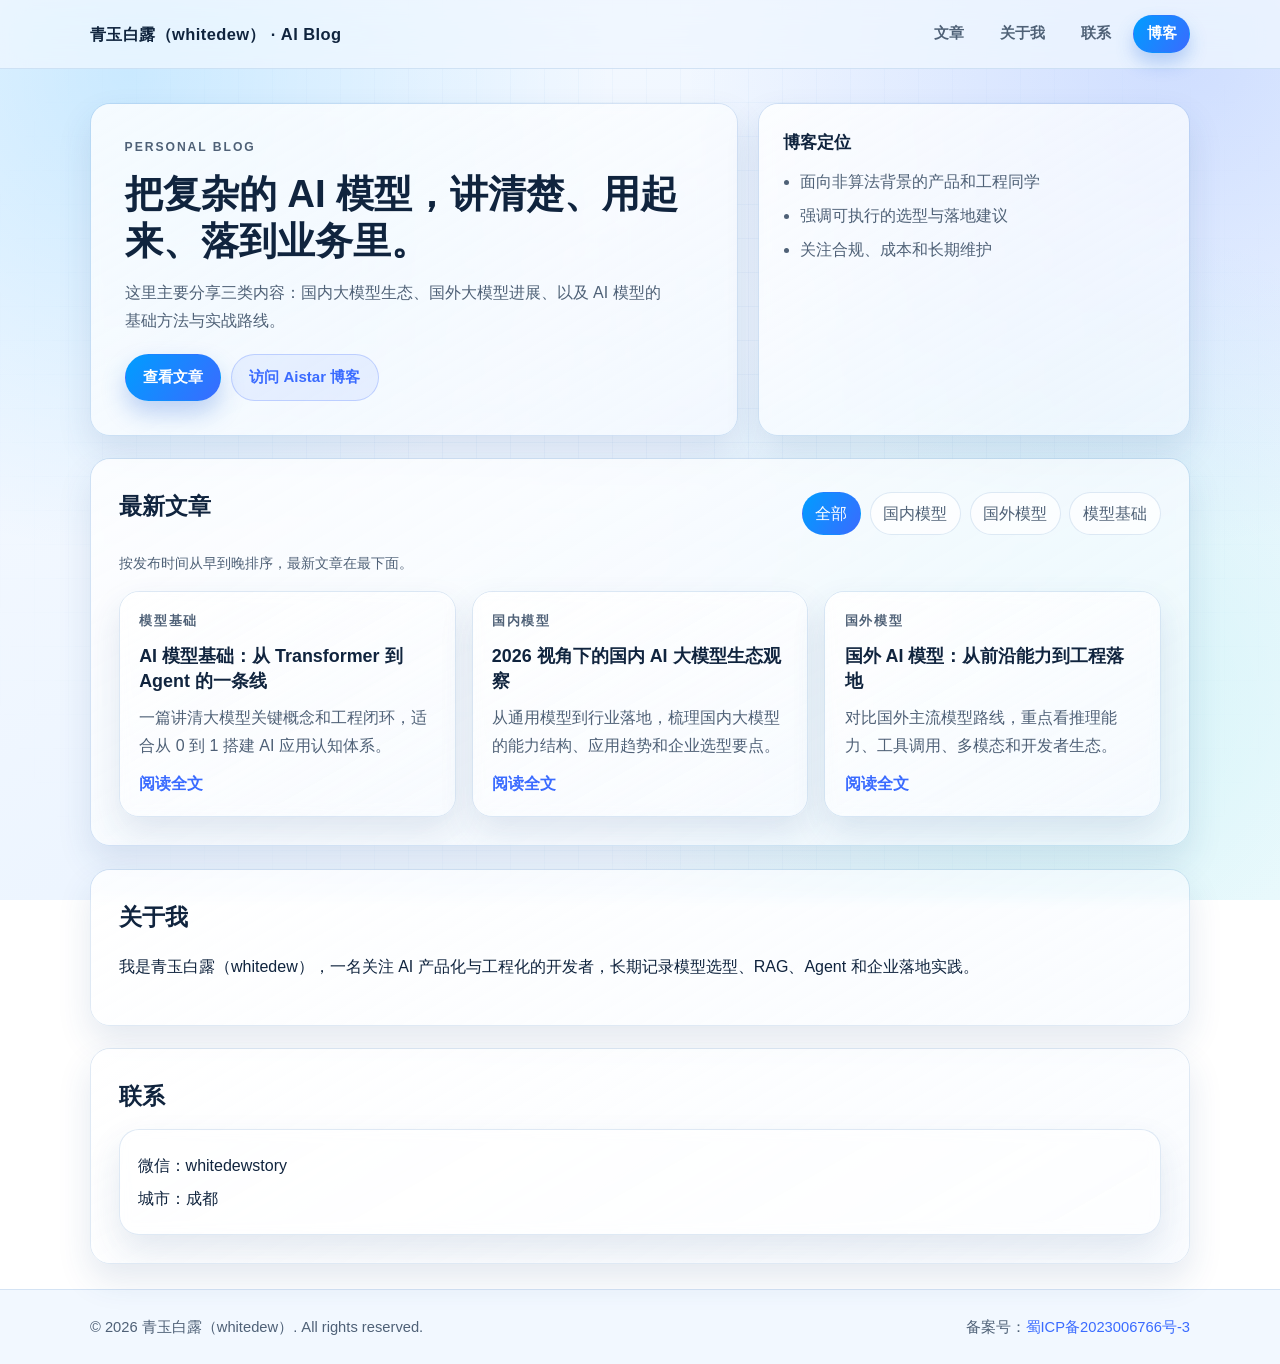
==== index.html @ fc659178 "feat: 初始化个人博客静态站项目 添加基础项目结构，包括首页、文章页、CSS样式和JS功能 包含3篇AI主题文章和AGENTS.md规范文档 实现响应式设计、文章分类筛选和阅读进度条功能" ====
<!doctype html>
<html lang="zh-CN">
  <head>
    <meta charset="UTF-8" />
    <meta name="viewport" content="width=device-width, initial-scale=1.0" />
    <meta
      name="description"
      content="青玉白露（whitedew）的个人博客，记录国内外 AI 大模型观察与工程实践。"
    />
    <title>青玉白露（whitedew） · AI 个人博客</title>
    <link rel="stylesheet" href="css/style.css" />
    <script src="js/main.js" defer></script>
  </head>
  <body>
    <header class="site-header">
      <div class="container header-inner">
        <a class="brand" href="index.html">青玉白露（whitedew） · AI Blog</a>
        <nav class="site-nav" aria-label="主导航">
          <a href="#posts">文章</a>
          <a href="#about">关于我</a>
          <a href="#contact">联系</a>
          <a
            class="external-link"
            href="https://blog.aistar.cool"
            target="_blank"
            rel="noopener"
            >博客</a
          >
        </nav>
      </div>
    </header>

    <main>
      <section class="hero container reveal">
        <div class="hero-copy">
          <p class="eyebrow">PERSONAL BLOG</p>
          <h1>把复杂的 AI 模型，讲清楚、用起来、落到业务里。</h1>
          <p>
            这里主要分享三类内容：国内大模型生态、国外大模型进展、以及
            AI 模型的基础方法与实战路线。
          </p>
          <div class="hero-actions">
            <a class="btn" href="#posts">查看文章</a>
            <a
              class="btn secondary"
              href="https://blog.aistar.cool"
              target="_blank"
              rel="noopener"
              >访问 Aistar 博客</a
            >
          </div>
        </div>
        <aside class="hero-card">
          <h2>博客定位</h2>
          <ul>
            <li>面向非算法背景的产品和工程同学</li>
            <li>强调可执行的选型与落地建议</li>
            <li>关注合规、成本和长期维护</li>
          </ul>
        </aside>
      </section>

      <section id="posts" class="container section reveal">
        <div class="section-head">
          <h2>最新文章</h2>
          <div class="filters" role="tablist" aria-label="文章筛选">
            <button class="filter-btn active" data-filter="all">全部</button>
            <button class="filter-btn" data-filter="china">国内模型</button>
            <button class="filter-btn" data-filter="global">国外模型</button>
            <button class="filter-btn" data-filter="basic">模型基础</button>
          </div>
        </div>
        <p class="post-order-tip">按发布时间从早到晚排序，最新文章在最下面。</p>

        <div class="post-grid">
          <article class="post-card" data-category="basic">
            <p class="tag">模型基础</p>
            <h3>AI 模型基础：从 Transformer 到 Agent 的一条线</h3>
            <p>
              一篇讲清大模型关键概念和工程闭环，适合从 0 到 1 搭建 AI 应用认知体系。
            </p>
            <a href="posts/ai-model-roadmap.html">阅读全文</a>
          </article>

          <article class="post-card" data-category="china">
            <p class="tag">国内模型</p>
            <h3>2026 视角下的国内 AI 大模型生态观察</h3>
            <p>
              从通用模型到行业落地，梳理国内大模型的能力结构、应用趋势和企业选型要点。
            </p>
            <a href="posts/china-models-2026.html">阅读全文</a>
          </article>

          <article class="post-card" data-category="global">
            <p class="tag">国外模型</p>
            <h3>国外 AI 模型：从前沿能力到工程落地</h3>
            <p>
              对比国外主流模型路线，重点看推理能力、工具调用、多模态和开发者生态。
            </p>
            <a href="posts/global-models-engineering.html">阅读全文</a>
          </article>
        </div>
      </section>

      <section id="about" class="container section reveal">
        <h2>关于我</h2>
        <p>
          我是青玉白露（whitedew），一名关注 AI 产品化与工程化的开发者，长期记录模型选型、RAG、Agent
          和企业落地实践。
        </p>
      </section>

      <section id="contact" class="container section reveal">
        <h2>联系</h2>
        <div class="contact-card">
          <p>微信：whitedewstory</p>
          <p>城市：成都</p>
        </div>
      </section>
    </main>

    <footer class="site-footer">
      <div class="container footer-inner">
        <p>© <span id="year"></span> 青玉白露（whitedew）. All rights reserved.</p>
        <p>
          备案号：<a href="https://beian.miit.gov.cn/" target="_blank" rel="noopener"
            >蜀ICP备2023006766号-3</a
          >
        </p>
      </div>
    </footer>
  </body>
</html>
---- css/style.css ----
:root {
  --bg: #f3f8ff;
  --surface: rgba(255, 255, 255, 0.78);
  --surface-strong: #ffffff;
  --text: #10243e;
  --muted: #4f6177;
  --accent: #009dff;
  --accent-2: #3a6bff;
  --accent-3: #00d2c6;
  --border: rgba(78, 132, 196, 0.18);
  --ring: rgba(58, 107, 255, 0.24);
  --shadow-soft: 0 16px 34px rgba(31, 77, 133, 0.12);
  --shadow-hover: 0 24px 44px rgba(24, 61, 107, 0.18);
  --max-width: 1100px;
  --radius: 20px;
  --radius-sm: 12px;
}

* {
  box-sizing: border-box;
}

html,
body {
  margin: 0;
  padding: 0;
}

body {
  font-family: "Avenir Next", "Segoe UI Variable", "PingFang SC", "HarmonyOS Sans SC",
    "Microsoft YaHei", sans-serif;
  color: var(--text);
  line-height: 1.72;
  background:
    radial-gradient(circle at 10% 8%, rgba(0, 157, 255, 0.18), transparent 34%),
    radial-gradient(circle at 92% 6%, rgba(58, 107, 255, 0.17), transparent 34%),
    radial-gradient(circle at 84% 78%, rgba(0, 210, 198, 0.12), transparent 38%),
    linear-gradient(145deg, #f8fbff 0%, #edf5ff 52%, #f5fbff 100%);
  background-attachment: fixed;
}

body::before {
  content: "";
  position: fixed;
  inset: 0;
  pointer-events: none;
  background-image:
    linear-gradient(rgba(100, 154, 214, 0.06) 1px, transparent 1px),
    linear-gradient(90deg, rgba(100, 154, 214, 0.06) 1px, transparent 1px);
  background-size: 34px 34px;
  mask-image: radial-gradient(circle at 50% 50%, black 32%, transparent 90%);
  z-index: -1;
}

a {
  color: inherit;
  text-decoration: none;
}

.container {
  width: min(var(--max-width), calc(100% - 2.4rem));
  margin: 0 auto;
}

.site-header {
  position: sticky;
  top: 0;
  z-index: 40;
  backdrop-filter: blur(14px) saturate(150%);
  background: rgba(240, 247, 255, 0.78);
  border-bottom: 1px solid var(--border);
}

.header-inner {
  display: flex;
  justify-content: space-between;
  align-items: center;
  min-height: 68px;
  gap: 1rem;
}

.brand {
  font-weight: 750;
  letter-spacing: 0.025em;
  font-size: 1.03rem;
}

.site-nav {
  display: flex;
  flex-wrap: wrap;
  justify-content: flex-end;
  gap: 0.55rem;
}

.site-nav a {
  color: var(--muted);
  font-weight: 600;
  font-size: 0.92rem;
  padding: 0.35rem 0.78rem;
  border-radius: 999px;
  border: 1px solid transparent;
  transition: all 0.2s ease;
}

.site-nav a:hover {
  color: var(--accent-2);
  border-color: rgba(58, 107, 255, 0.22);
  background: rgba(58, 107, 255, 0.09);
}

.site-nav .external-link {
  color: #fff;
  background: linear-gradient(120deg, var(--accent), var(--accent-2));
  border-color: transparent;
  box-shadow: 0 10px 18px rgba(36, 106, 222, 0.28);
}

.site-nav .external-link:hover {
  color: #fff;
  transform: translateY(-1px);
  box-shadow: 0 14px 24px rgba(36, 106, 222, 0.34);
}

.hero {
  position: relative;
  display: grid;
  grid-template-columns: 1.2fr 0.8fr;
  gap: 1.2rem;
  margin-top: 2.1rem;
}

.hero-copy,
.hero-card,
.section,
.contact-card,
.post-card,
.post-layout {
  position: relative;
  overflow: hidden;
  border-radius: var(--radius);
  border: 1px solid var(--border);
  box-shadow: var(--shadow-soft);
  backdrop-filter: blur(6px);
}

.hero-copy::before,
.hero-card::before,
.section::before,
.post-card::before,
.post-layout::before {
  content: "";
  position: absolute;
  inset: 0;
  background: linear-gradient(150deg, rgba(255, 255, 255, 0.8), rgba(246, 250, 255, 0.62));
  z-index: -1;
}

.hero-copy {
  padding: 2.1rem;
}

.eyebrow {
  margin: 0;
  font-size: 0.76rem;
  font-weight: 780;
  letter-spacing: 0.16em;
  color: var(--accent-2);
  text-transform: uppercase;
}

.hero-copy h1 {
  margin: 0.8rem 0 0.92rem;
  line-height: 1.22;
  font-weight: 800;
  font-size: clamp(1.72rem, 3vw, 2.58rem);
}

.hero-copy p {
  margin: 0;
  color: var(--muted);
  max-width: 62ch;
}

.hero-actions {
  margin-top: 1.2rem;
  display: flex;
  flex-wrap: wrap;
  gap: 0.62rem;
}

.hero-card {
  padding: 1.5rem;
}

.hero-card h2 {
  margin-top: 0;
  margin-bottom: 0.66rem;
  font-size: 1.08rem;
}

.hero-card ul {
  margin: 0;
  padding-left: 1.1rem;
}

.hero-card li {
  margin: 0.4rem 0;
  color: var(--muted);
}

.btn {
  display: inline-flex;
  align-items: center;
  justify-content: center;
  border-radius: 999px;
  padding: 0.62rem 1.08rem;
  font-weight: 680;
  font-size: 0.94rem;
  border: 1px solid transparent;
  background: linear-gradient(125deg, var(--accent), var(--accent-2));
  color: #fff;
  box-shadow: 0 12px 24px rgba(31, 99, 215, 0.28);
  transition: transform 0.2s ease, box-shadow 0.2s ease;
}

.btn:hover {
  transform: translateY(-2px);
  box-shadow: 0 16px 28px rgba(31, 99, 215, 0.35);
}

.btn.secondary {
  color: var(--accent-2);
  background: rgba(58, 107, 255, 0.08);
  border-color: rgba(58, 107, 255, 0.24);
  box-shadow: none;
}

.btn.secondary:hover {
  box-shadow: none;
  background: rgba(58, 107, 255, 0.14);
}

.section {
  margin-top: 1.4rem;
  padding: 1.75rem;
}

.section h2 {
  margin: 0 0 0.8rem;
  font-size: 1.43rem;
}

.section-head {
  display: flex;
  align-items: center;
  justify-content: space-between;
  gap: 1rem;
  flex-wrap: wrap;
  margin-bottom: 1rem;
}

.post-order-tip {
  margin: -0.3rem 0 1rem;
  color: var(--muted);
  font-size: 0.9rem;
}

.filters {
  display: flex;
  flex-wrap: wrap;
  gap: 0.52rem;
}

.filter-btn {
  border: 1px solid var(--border);
  background: rgba(255, 255, 255, 0.72);
  color: var(--muted);
  padding: 0.42rem 0.8rem;
  border-radius: 999px;
  cursor: pointer;
  font: inherit;
  transition: all 0.18s ease;
}

.filter-btn.active,
.filter-btn:hover {
  color: #fff;
  border-color: transparent;
  background: linear-gradient(120deg, var(--accent), var(--accent-2));
}

.post-grid {
  display: grid;
  grid-template-columns: repeat(auto-fit, minmax(240px, 1fr));
  gap: 1rem;
}

.post-card {
  padding: 1.2rem;
  display: flex;
  flex-direction: column;
  gap: 0.65rem;
  transition: transform 0.2s ease, box-shadow 0.2s ease, border-color 0.2s ease;
}

.post-card:hover {
  transform: translateY(-4px);
  border-color: rgba(58, 107, 255, 0.25);
  box-shadow: var(--shadow-hover);
}

.post-card h3 {
  margin: 0;
  font-size: 1.12rem;
  line-height: 1.4;
}

.post-card p {
  margin: 0;
  color: var(--muted);
}

.post-card a {
  margin-top: auto;
  color: var(--accent-2);
  font-weight: 700;
}

.tag {
  color: var(--accent);
  font-size: 0.79rem;
  font-weight: 780;
  letter-spacing: 0.14em;
  text-transform: uppercase;
}

.contact-card {
  padding: 1rem 1.1rem;
  background: rgba(255, 255, 255, 0.7);
}

.contact-card p {
  margin: 0.35rem 0;
}

.site-footer {
  margin-top: 1.6rem;
  border-top: 1px solid var(--border);
  background: rgba(238, 245, 255, 0.72);
}

.footer-inner {
  min-height: 74px;
  display: flex;
  justify-content: space-between;
  align-items: center;
  gap: 0.8rem;
  flex-wrap: wrap;
}

.footer-inner p {
  margin: 0;
  color: var(--muted);
  font-size: 0.92rem;
}

.footer-inner a {
  color: var(--accent-2);
}

/* 文章页样式 */
.post-page {
  margin: 1.8rem auto;
  width: min(860px, calc(100% - 2.4rem));
}

.post-layout {
  padding: 1.8rem;
}

.post-meta {
  color: var(--muted);
  font-size: 0.92rem;
}

.post-layout h1 {
  margin: 0.45rem 0 0.9rem;
  line-height: 1.3;
  font-size: clamp(1.55rem, 2.7vw, 2.2rem);
}

.post-content h2 {
  margin-top: 1.72rem;
  margin-bottom: 0.54rem;
  font-size: 1.2rem;
}

.post-content p {
  margin: 0.62rem 0;
}

.post-content ul,
.post-content ol {
  margin: 0.6rem 0;
  padding-left: 1.25rem;
}

.post-content li {
  margin: 0.35rem 0;
}

.back-link {
  display: inline-flex;
  align-items: center;
  gap: 0.35rem;
  margin-bottom: 1rem;
  font-weight: 680;
  color: var(--accent-2);
}

.reading-progress {
  position: fixed;
  top: 0;
  left: 0;
  height: 3px;
  width: 100%;
  transform-origin: left center;
  transform: scaleX(0);
  background: linear-gradient(90deg, var(--accent), var(--accent-3), var(--accent-2));
  z-index: 60;
}

.reveal {
  opacity: 0;
  transform: translateY(18px);
  transition: opacity 0.56s ease, transform 0.56s ease;
}

.reveal.visible {
  opacity: 1;
  transform: translateY(0);
}

@media (max-width: 820px) {
  .hero {
    grid-template-columns: 1fr;
  }

  .site-nav {
    gap: 0.45rem;
  }
}

@media (max-width: 640px) {
  .container,
  .post-page {
    width: min(100%, calc(100% - 1.3rem));
  }

  .header-inner {
    min-height: 58px;
    align-items: flex-start;
    padding-top: 0.55rem;
    padding-bottom: 0.55rem;
  }

  .brand {
    font-size: 0.95rem;
  }

  .site-nav a {
    font-size: 0.84rem;
    padding: 0.31rem 0.66rem;
  }

  .hero-copy,
  .hero-card,
  .section,
  .post-layout {
    padding: 1.2rem;
  }
}

@media (prefers-reduced-motion: reduce) {
  .reveal,
  .reveal.visible {
    opacity: 1;
    transform: none;
    transition: none;
  }

  .btn,
  .site-nav .external-link,
  .post-card {
    transition: none;
  }
}
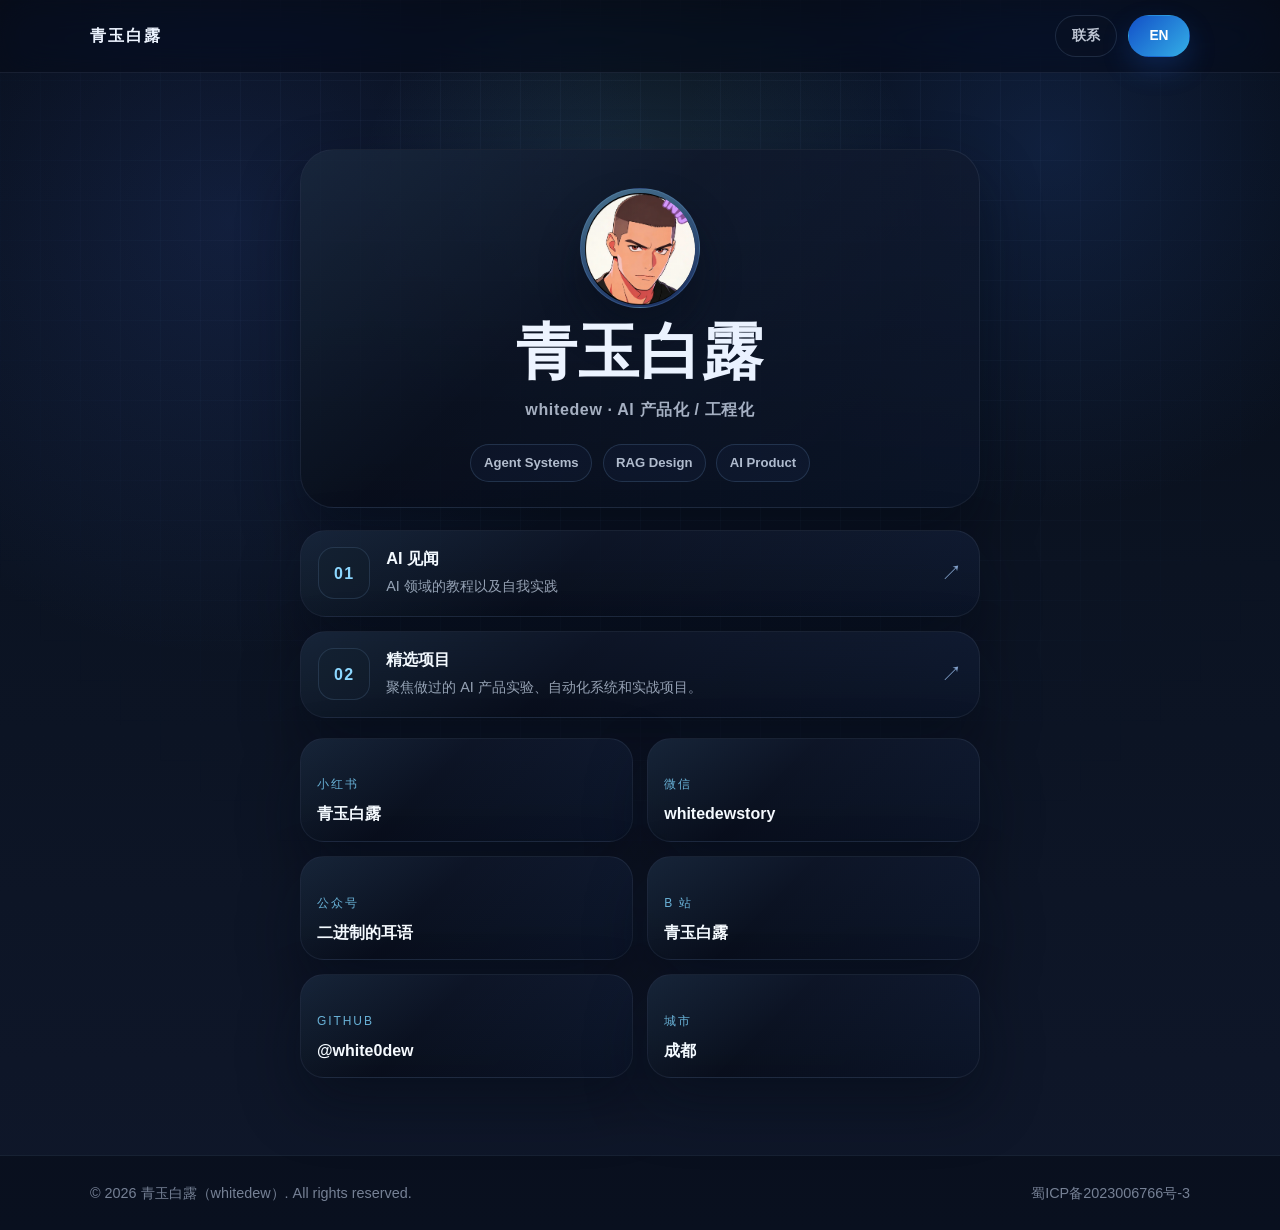
==== commit 6768fb57: "Add tests for homepage card structure and content validation - Introduced a new test file `verify_ho" ====
--- a/index.html
+++ b/index.html
@@ -5,116 +5,91 @@
     <meta name="viewport" content="width=device-width, initial-scale=1.0" />
     <meta
       name="description"
-      content="青玉白露（whitedew）的个人博客，记录国内外 AI 大模型观察与工程实践。"
+      content="青玉白露（whitedew）的个人名片入口页，集中展示 AI 产品化、Agent、RAG 与个人作品入口。"
     />
-    <title>青玉白露（whitedew） · AI 个人博客</title>
+    <title>青玉白露（whitedew） · Personal Card</title>
     <link rel="stylesheet" href="css/style.css" />
     <script src="js/main.js" defer></script>
   </head>
-  <body>
-    <header class="site-header">
-      <div class="container header-inner">
-        <a class="brand" href="index.html">青玉白露（whitedew） · AI Blog</a>
-        <nav class="site-nav" aria-label="主导航">
-          <a href="#posts">文章</a>
-          <a href="#about">关于我</a>
-          <a href="#contact">联系</a>
+  <body class="home-page">
+    <header class="topbar">
+      <div class="container topbar-inner">
+        <a class="brand-mark" href="index.html">青玉白露</a>
+        <div class="topbar-actions">
+          <a class="topbar-pill" href="#contact">联系</a>
           <a
-            class="external-link"
-            href="https://blog.aistar.cool"
+            class="topbar-pill accent"
+            href="https://example.com/en"
             target="_blank"
             rel="noopener"
-            >博客</a
+            >EN</a
           >
-        </nav>
+        </div>
       </div>
     </header>
 
-    <main>
-      <section class="hero container reveal">
-        <div class="hero-copy">
-          <p class="eyebrow">PERSONAL BLOG</p>
-          <h1>把复杂的 AI 模型，讲清楚、用起来、落到业务里。</h1>
-          <p>
-            这里主要分享三类内容：国内大模型生态、国外大模型进展、以及
-            AI 模型的基础方法与实战路线。
-          </p>
-          <div class="hero-actions">
-            <a class="btn" href="#posts">查看文章</a>
-            <a
-              class="btn secondary"
-              href="https://blog.aistar.cool"
-              target="_blank"
-              rel="noopener"
-              >访问 Aistar 博客</a
-            >
-          </div>
+    <main class="card-home">
+      <section class="intro-shell reveal" id="about">
+        <div class="avatar-orb">
+          <img class="avatar-photo" src="public/icon.jpg" alt="青玉白露头像" />
         </div>
-        <aside class="hero-card">
-          <h2>博客定位</h2>
-          <ul>
-            <li>面向非算法背景的产品和工程同学</li>
-            <li>强调可执行的选型与落地建议</li>
-            <li>关注合规、成本和长期维护</li>
-          </ul>
-        </aside>
-      </section>
-
-      <section id="posts" class="container section reveal">
-        <div class="section-head">
-          <h2>最新文章</h2>
-          <div class="filters" role="tablist" aria-label="文章筛选">
-            <button class="filter-btn active" data-filter="all">全部</button>
-            <button class="filter-btn" data-filter="china">国内模型</button>
-            <button class="filter-btn" data-filter="global">国外模型</button>
-            <button class="filter-btn" data-filter="basic">模型基础</button>
-          </div>
-        </div>
-        <p class="post-order-tip">按发布时间从早到晚排序，最新文章在最下面。</p>
-
-        <div class="post-grid">
-          <article class="post-card" data-category="basic">
-            <p class="tag">模型基础</p>
-            <h3>AI 模型基础：从 Transformer 到 Agent 的一条线</h3>
-            <p>
-              一篇讲清大模型关键概念和工程闭环，适合从 0 到 1 搭建 AI 应用认知体系。
-            </p>
-            <a href="posts/ai-model-roadmap.html">阅读全文</a>
-          </article>
-
-          <article class="post-card" data-category="china">
-            <p class="tag">国内模型</p>
-            <h3>2026 视角下的国内 AI 大模型生态观察</h3>
-            <p>
-              从通用模型到行业落地，梳理国内大模型的能力结构、应用趋势和企业选型要点。
-            </p>
-            <a href="posts/china-models-2026.html">阅读全文</a>
-          </article>
-
-          <article class="post-card" data-category="global">
-            <p class="tag">国外模型</p>
-            <h3>国外 AI 模型：从前沿能力到工程落地</h3>
-            <p>
-              对比国外主流模型路线，重点看推理能力、工具调用、多模态和开发者生态。
-            </p>
-            <a href="posts/global-models-engineering.html">阅读全文</a>
-          </article>
+        <h1>青玉白露</h1>
+        <p class="intro-alias">whitedew · AI 产品化 / 工程化</p>
+        <div class="intro-tags" aria-label="关注方向">
+          <span>Agent Systems</span>
+          <span>RAG Design</span>
+          <span>AI Product</span>
         </div>
       </section>
 
-      <section id="about" class="container section reveal">
-        <h2>关于我</h2>
-        <p>
-          我是青玉白露（whitedew），一名关注 AI 产品化与工程化的开发者，长期记录模型选型、RAG、Agent
-          和企业落地实践。
-        </p>
+      <section class="entry-list reveal" id="links" aria-label="主入口">
+        <a class="entry-card" href="https://blog.aistar.cool/blogs" target="_blank" rel="noopener">
+          <span class="entry-icon">01</span>
+          <span class="entry-copy">
+            <strong>AI 见闻</strong>
+            <span>AI 领域的教程以及自我实践</span>
+          </span>
+          <span class="entry-arrow" aria-hidden="true">↗</span>
+        </a>
+
+        <a class="entry-card" href="https://blog.aistar.cool/projects" target="_blank" rel="noopener">
+          <span class="entry-icon">02</span>
+          <span class="entry-copy">
+            <strong>精选项目</strong>
+            <span>聚焦做过的 AI 产品实验、自动化系统和实战项目。</span>
+          </span>
+          <span class="entry-arrow" aria-hidden="true">↗</span>
+        </a>
+
+       
+
+       
       </section>
 
-      <section id="contact" class="container section reveal">
-        <h2>联系</h2>
-        <div class="contact-card">
-          <p>微信：whitedewstory</p>
-          <p>城市：成都</p>
+      <section class="meta-grid reveal" id="contact" aria-label="联系方式">
+         <a class="meta-item" target="_blank" rel="noopener">
+          <span class="meta-label">小红书</span>
+          <strong>青玉白露</strong>
+        </a>
+        <a class="meta-item" target="_blank" rel="noopener">
+          <span class="meta-label">微信</span>
+          <strong>whitedewstory</strong>
+        </a>
+        <a class="meta-item" href="mailto:hello@example.com">
+          <span class="meta-label">公众号</span>
+          <strong>二进制的耳语</strong>
+        </a>
+        <a class="meta-item" target="_blank" href="https://space.bilibili.com/353733347?spm_id_from=333.1007.0.0" rel="noopener">
+          <span class="meta-label">B 站</span>
+          <strong>青玉白露</strong>
+        </a>
+        <a class="meta-item" href="https://github.com/white0dew" target="_blank" rel="noopener">
+          <span class="meta-label">GitHub</span>
+          <strong>@white0dew</strong>
+        </a>
+        <div class="meta-item">
+          <span class="meta-label">城市</span>
+          <strong>成都</strong>
         </div>
       </section>
     </main>
@@ -123,7 +98,7 @@
       <div class="container footer-inner">
         <p>© <span id="year"></span> 青玉白露（whitedew）. All rights reserved.</p>
         <p>
-          备案号：<a href="https://beian.miit.gov.cn/" target="_blank" rel="noopener"
+          <a href="https://beian.miit.gov.cn/" target="_blank" rel="noopener"
             >蜀ICP备2023006766号-3</a
           >
         </p>
--- a/css/style.css
+++ b/css/style.css
@@ -1,19 +1,18 @@
 :root {
-  --bg: #f3f8ff;
-  --surface: rgba(255, 255, 255, 0.78);
+  --surface: rgba(255, 255, 255, 0.82);
   --surface-strong: #ffffff;
-  --text: #10243e;
-  --muted: #4f6177;
-  --accent: #009dff;
-  --accent-2: #3a6bff;
-  --accent-3: #00d2c6;
-  --border: rgba(78, 132, 196, 0.18);
-  --ring: rgba(58, 107, 255, 0.24);
-  --shadow-soft: 0 16px 34px rgba(31, 77, 133, 0.12);
-  --shadow-hover: 0 24px 44px rgba(24, 61, 107, 0.18);
+  --surface-muted: rgba(255, 255, 255, 0.68);
+  --text: #132238;
+  --muted: #60718a;
+  --accent: #0f6fff;
+  --accent-strong: #1d4ed8;
+  --border: rgba(70, 98, 136, 0.18);
+  --ring: rgba(29, 78, 216, 0.18);
+  --shadow-soft: 0 18px 40px rgba(23, 47, 83, 0.12);
+  --shadow-hover: 0 24px 44px rgba(15, 31, 58, 0.18);
   --max-width: 1100px;
-  --radius: 20px;
-  --radius-sm: 12px;
+  --radius: 24px;
+  --radius-sm: 16px;
 }
 
 * {
@@ -32,11 +31,9 @@
   color: var(--text);
   line-height: 1.72;
   background:
-    radial-gradient(circle at 10% 8%, rgba(0, 157, 255, 0.18), transparent 34%),
-    radial-gradient(circle at 92% 6%, rgba(58, 107, 255, 0.17), transparent 34%),
-    radial-gradient(circle at 84% 78%, rgba(0, 210, 198, 0.12), transparent 38%),
-    linear-gradient(145deg, #f8fbff 0%, #edf5ff 52%, #f5fbff 100%);
-  background-attachment: fixed;
+    radial-gradient(circle at 12% 12%, rgba(77, 148, 255, 0.16), transparent 28%),
+    radial-gradient(circle at 86% 12%, rgba(48, 110, 222, 0.12), transparent 26%),
+    linear-gradient(150deg, #f4f8ff 0%, #eef4fb 52%, #f8fbff 100%);
 }
 
 body::before {
@@ -45,11 +42,29 @@
   inset: 0;
   pointer-events: none;
   background-image:
-    linear-gradient(rgba(100, 154, 214, 0.06) 1px, transparent 1px),
-    linear-gradient(90deg, rgba(100, 154, 214, 0.06) 1px, transparent 1px);
-  background-size: 34px 34px;
-  mask-image: radial-gradient(circle at 50% 50%, black 32%, transparent 90%);
+    linear-gradient(rgba(106, 141, 191, 0.06) 1px, transparent 1px),
+    linear-gradient(90deg, rgba(106, 141, 191, 0.06) 1px, transparent 1px);
+  background-size: 32px 32px;
+  mask-image: radial-gradient(circle at 50% 35%, black 28%, transparent 80%);
   z-index: -1;
+}
+
+body.home-page {
+  color: #edf4ff;
+  background:
+    radial-gradient(circle at 50% 18%, rgba(110, 198, 255, 0.18), transparent 24%),
+    radial-gradient(circle at 18% 18%, rgba(70, 118, 244, 0.16), transparent 30%),
+    radial-gradient(circle at 82% 12%, rgba(32, 67, 133, 0.35), transparent 24%),
+    linear-gradient(180deg, #060b14 0%, #0b1322 46%, #0f172a 100%);
+}
+
+body.home-page::before {
+  background-image:
+    linear-gradient(rgba(129, 167, 224, 0.08) 1px, transparent 1px),
+    linear-gradient(90deg, rgba(129, 167, 224, 0.08) 1px, transparent 1px);
+  background-size: 40px 40px;
+  mask-image: radial-gradient(circle at 50% 20%, black 32%, transparent 82%);
+  opacity: 0.65;
 }
 
 a {
@@ -62,6 +77,310 @@
   margin: 0 auto;
 }
 
+.topbar {
+  position: sticky;
+  top: 0;
+  z-index: 50;
+  backdrop-filter: blur(18px) saturate(160%);
+  background: rgba(7, 12, 22, 0.58);
+  border-bottom: 1px solid rgba(164, 190, 232, 0.1);
+}
+
+.topbar-inner {
+  display: flex;
+  align-items: center;
+  justify-content: space-between;
+  min-height: 72px;
+  gap: 1rem;
+}
+
+.brand-mark {
+  font-size: 1rem;
+  font-weight: 780;
+  letter-spacing: 0.12em;
+  text-transform: uppercase;
+}
+
+.topbar-actions {
+  display: flex;
+  align-items: center;
+  gap: 0.7rem;
+}
+
+.topbar-pill {
+  display: inline-flex;
+  align-items: center;
+  justify-content: center;
+  min-width: 62px;
+  padding: 0.48rem 0.86rem;
+  border-radius: 999px;
+  border: 1px solid rgba(146, 181, 228, 0.16);
+  background: rgba(12, 19, 34, 0.56);
+  color: rgba(232, 239, 251, 0.82);
+  font-size: 0.86rem;
+  font-weight: 650;
+  transition: border-color 0.2s ease, background 0.2s ease, transform 0.2s ease;
+}
+
+.topbar-pill:hover {
+  transform: translateY(-1px);
+  border-color: rgba(125, 211, 252, 0.34);
+  background: rgba(18, 31, 55, 0.72);
+}
+
+.topbar-pill.accent {
+  background: linear-gradient(135deg, rgba(20, 87, 214, 0.92), rgba(56, 189, 248, 0.92));
+  border-color: transparent;
+  color: #ffffff;
+  box-shadow: 0 12px 28px rgba(33, 97, 214, 0.24);
+}
+
+.card-home {
+  width: min(680px, calc(100% - 2rem));
+  margin: 0 auto;
+  padding: 4.75rem 0 3rem;
+}
+
+.intro-shell,
+.meta-item,
+.entry-card {
+  position: relative;
+  overflow: hidden;
+  border: 1px solid rgba(151, 181, 224, 0.12);
+  background: linear-gradient(180deg, rgba(15, 23, 42, 0.84), rgba(8, 14, 27, 0.92));
+  box-shadow: 0 26px 60px rgba(4, 10, 21, 0.48);
+}
+
+.intro-shell::before,
+.meta-item::before,
+.entry-card::before {
+  content: "";
+  position: absolute;
+  inset: 0;
+  pointer-events: none;
+  background: linear-gradient(135deg, rgba(125, 211, 252, 0.08), transparent 40%, rgba(59, 130, 246, 0.05));
+}
+
+.intro-shell {
+  display: flex;
+  flex-direction: column;
+  align-items: center;
+  text-align: center;
+  border-radius: 34px;
+  padding: 2.4rem 1.6rem 1.6rem;
+}
+
+.avatar-orb {
+  width: 120px;
+  height: 120px;
+  display: grid;
+  place-items: center;
+  overflow: hidden;
+  border-radius: 50%;
+  padding: 4px;
+  border: 1px solid rgba(148, 197, 255, 0.2);
+  background: linear-gradient(160deg, rgba(125, 211, 252, 0.45), rgba(29, 78, 216, 0.28));
+  box-shadow:
+    inset 0 1px 18px rgba(255, 255, 255, 0.08),
+    0 24px 40px rgba(7, 13, 25, 0.48);
+}
+
+.avatar-photo {
+  width: 100%;
+  height: 100%;
+  display: block;
+  object-fit: cover;
+  border-radius: 50%;
+  background: #0f172a;
+}
+
+.intro-kicker {
+  margin: 1.05rem 0 0;
+  font-size: 0.78rem;
+  font-weight: 780;
+  letter-spacing: 0.26em;
+  color: #7dd3fc;
+  text-transform: uppercase;
+}
+
+.intro-shell h1 {
+  margin: 0.72rem 0 0;
+  font-size: clamp(2.2rem, 6vw, 3.8rem);
+  line-height: 1.06;
+  letter-spacing: 0.02em;
+}
+
+.intro-alias {
+  margin: 0.75rem 0 0;
+  color: rgba(222, 233, 249, 0.74);
+  font-size: 1rem;
+  font-weight: 600;
+  letter-spacing: 0.04em;
+}
+
+.intro-summary {
+  margin: 1rem 0 0;
+  max-width: 34rem;
+  color: rgba(214, 225, 243, 0.76);
+  font-size: 0.98rem;
+}
+
+.intro-tags {
+  display: flex;
+  flex-wrap: wrap;
+  justify-content: center;
+  gap: 0.65rem;
+  margin-top: 1.25rem;
+}
+
+.intro-tags span {
+  padding: 0.42rem 0.78rem;
+  border-radius: 999px;
+  border: 1px solid rgba(147, 197, 253, 0.16);
+  background: rgba(14, 24, 43, 0.72);
+  color: rgba(227, 237, 252, 0.78);
+  font-size: 0.82rem;
+  font-weight: 640;
+}
+
+.meta-grid {
+  display: grid;
+  grid-template-columns: repeat(2, minmax(0, 1fr));
+  gap: 0.9rem;
+  margin-top: 1.25rem;
+}
+
+.meta-item {
+  display: flex;
+  flex-direction: column;
+  justify-content: flex-end;
+  min-height: 104px;
+  padding: 1rem 1rem 0.95rem;
+  border-radius: 24px;
+  transition: transform 0.2s ease, border-color 0.2s ease, background 0.2s ease;
+}
+
+a.meta-item:hover {
+  transform: translateY(-2px);
+  border-color: rgba(125, 211, 252, 0.3);
+  background: linear-gradient(180deg, rgba(17, 28, 50, 0.9), rgba(10, 17, 30, 0.96));
+}
+
+.meta-label {
+  font-size: 0.75rem;
+  letter-spacing: 0.16em;
+  text-transform: uppercase;
+  color: rgba(125, 211, 252, 0.82);
+}
+
+.meta-item strong {
+  margin-top: 0.46rem;
+  font-size: 1rem;
+  line-height: 1.45;
+  color: #f7fbff;
+}
+
+.entry-list {
+  display: grid;
+  gap: 0.9rem;
+  margin-top: 1.35rem;
+}
+
+.entry-card {
+  display: grid;
+  grid-template-columns: auto 1fr auto;
+  align-items: center;
+  gap: 1rem;
+  border-radius: 26px;
+  padding: 1.02rem 1.08rem;
+  transition: transform 0.22s ease, border-color 0.22s ease, box-shadow 0.22s ease;
+}
+
+.entry-card:hover {
+  transform: translateY(-2px);
+  border-color: rgba(125, 211, 252, 0.36);
+  box-shadow: 0 30px 62px rgba(2, 9, 20, 0.56);
+}
+
+.entry-icon {
+  display: inline-flex;
+  align-items: center;
+  justify-content: center;
+  width: 52px;
+  height: 52px;
+  border-radius: 16px;
+  background: rgba(12, 20, 35, 0.88);
+  border: 1px solid rgba(148, 196, 255, 0.14);
+  color: #8dd7ff;
+  font-weight: 760;
+  letter-spacing: 0.08em;
+}
+
+.entry-copy {
+  display: flex;
+  flex-direction: column;
+  min-width: 0;
+}
+
+.entry-copy strong {
+  font-size: 1.02rem;
+  line-height: 1.32;
+  color: #f8fbff;
+}
+
+.entry-copy span {
+  margin-top: 0.22rem;
+  color: rgba(210, 222, 241, 0.7);
+  font-size: 0.9rem;
+}
+
+.entry-arrow {
+  font-size: 1.3rem;
+  color: rgba(171, 206, 251, 0.76);
+  transition: transform 0.2s ease, color 0.2s ease;
+}
+
+.entry-card:hover .entry-arrow {
+  transform: translate(2px, -2px);
+  color: #e0f2fe;
+}
+
+.site-footer {
+  margin-top: 1.8rem;
+  border-top: 1px solid var(--border);
+  background: rgba(236, 242, 251, 0.72);
+}
+
+.home-page .site-footer {
+  border-top-color: rgba(148, 181, 230, 0.1);
+  background: rgba(4, 9, 18, 0.42);
+}
+
+.footer-inner {
+  min-height: 74px;
+  display: flex;
+  align-items: center;
+  justify-content: space-between;
+  gap: 0.8rem;
+  flex-wrap: wrap;
+}
+
+.footer-inner p {
+  margin: 0;
+  font-size: 0.9rem;
+  color: var(--muted);
+}
+
+.home-page .footer-inner p,
+.home-page .footer-inner a {
+  color: rgba(197, 211, 235, 0.58);
+}
+
+.footer-inner a {
+  color: var(--accent-strong);
+}
+
+/* 文章页 */
 .site-header {
   position: sticky;
   top: 0;
@@ -80,9 +399,9 @@
 }
 
 .brand {
-  font-weight: 750;
+  font-size: 1.03rem;
+  font-weight: 760;
   letter-spacing: 0.025em;
-  font-size: 1.03rem;
 }
 
 .site-nav {
@@ -94,8 +413,8 @@
 
 .site-nav a {
   color: var(--muted);
-  font-weight: 600;
   font-size: 0.92rem;
+  font-weight: 620;
   padding: 0.35rem 0.78rem;
   border-radius: 999px;
   border: 1px solid transparent;
@@ -103,284 +422,52 @@
 }
 
 .site-nav a:hover {
-  color: var(--accent-2);
-  border-color: rgba(58, 107, 255, 0.22);
-  background: rgba(58, 107, 255, 0.09);
+  color: var(--accent-strong);
+  border-color: var(--ring);
+  background: rgba(29, 78, 216, 0.06);
 }
 
 .site-nav .external-link {
-  color: #fff;
-  background: linear-gradient(120deg, var(--accent), var(--accent-2));
+  color: #ffffff;
   border-color: transparent;
-  box-shadow: 0 10px 18px rgba(36, 106, 222, 0.28);
+  background: linear-gradient(125deg, var(--accent), var(--accent-strong));
+  box-shadow: 0 10px 18px rgba(29, 78, 216, 0.22);
 }
 
 .site-nav .external-link:hover {
-  color: #fff;
+  color: #ffffff;
   transform: translateY(-1px);
-  box-shadow: 0 14px 24px rgba(36, 106, 222, 0.34);
-}
-
-.hero {
-  position: relative;
-  display: grid;
-  grid-template-columns: 1.2fr 0.8fr;
-  gap: 1.2rem;
-  margin-top: 2.1rem;
-}
-
-.hero-copy,
-.hero-card,
-.section,
-.contact-card,
-.post-card,
+  box-shadow: 0 14px 22px rgba(29, 78, 216, 0.28);
+}
+
+.post-page {
+  margin: 1.8rem auto;
+  width: min(860px, calc(100% - 2.4rem));
+}
+
 .post-layout {
   position: relative;
   overflow: hidden;
+  padding: 1.8rem;
   border-radius: var(--radius);
   border: 1px solid var(--border);
+  background: linear-gradient(160deg, rgba(255, 255, 255, 0.88), rgba(246, 250, 255, 0.76));
   box-shadow: var(--shadow-soft);
   backdrop-filter: blur(6px);
 }
 
-.hero-copy::before,
-.hero-card::before,
-.section::before,
-.post-card::before,
-.post-layout::before {
-  content: "";
-  position: absolute;
-  inset: 0;
-  background: linear-gradient(150deg, rgba(255, 255, 255, 0.8), rgba(246, 250, 255, 0.62));
-  z-index: -1;
-}
-
-.hero-copy {
-  padding: 2.1rem;
-}
-
-.eyebrow {
+.post-meta {
+  color: var(--muted);
+  font-size: 0.92rem;
+}
+
+.tag {
   margin: 0;
   font-size: 0.76rem;
   font-weight: 780;
   letter-spacing: 0.16em;
-  color: var(--accent-2);
+  color: var(--accent-strong);
   text-transform: uppercase;
-}
-
-.hero-copy h1 {
-  margin: 0.8rem 0 0.92rem;
-  line-height: 1.22;
-  font-weight: 800;
-  font-size: clamp(1.72rem, 3vw, 2.58rem);
-}
-
-.hero-copy p {
-  margin: 0;
-  color: var(--muted);
-  max-width: 62ch;
-}
-
-.hero-actions {
-  margin-top: 1.2rem;
-  display: flex;
-  flex-wrap: wrap;
-  gap: 0.62rem;
-}
-
-.hero-card {
-  padding: 1.5rem;
-}
-
-.hero-card h2 {
-  margin-top: 0;
-  margin-bottom: 0.66rem;
-  font-size: 1.08rem;
-}
-
-.hero-card ul {
-  margin: 0;
-  padding-left: 1.1rem;
-}
-
-.hero-card li {
-  margin: 0.4rem 0;
-  color: var(--muted);
-}
-
-.btn {
-  display: inline-flex;
-  align-items: center;
-  justify-content: center;
-  border-radius: 999px;
-  padding: 0.62rem 1.08rem;
-  font-weight: 680;
-  font-size: 0.94rem;
-  border: 1px solid transparent;
-  background: linear-gradient(125deg, var(--accent), var(--accent-2));
-  color: #fff;
-  box-shadow: 0 12px 24px rgba(31, 99, 215, 0.28);
-  transition: transform 0.2s ease, box-shadow 0.2s ease;
-}
-
-.btn:hover {
-  transform: translateY(-2px);
-  box-shadow: 0 16px 28px rgba(31, 99, 215, 0.35);
-}
-
-.btn.secondary {
-  color: var(--accent-2);
-  background: rgba(58, 107, 255, 0.08);
-  border-color: rgba(58, 107, 255, 0.24);
-  box-shadow: none;
-}
-
-.btn.secondary:hover {
-  box-shadow: none;
-  background: rgba(58, 107, 255, 0.14);
-}
-
-.section {
-  margin-top: 1.4rem;
-  padding: 1.75rem;
-}
-
-.section h2 {
-  margin: 0 0 0.8rem;
-  font-size: 1.43rem;
-}
-
-.section-head {
-  display: flex;
-  align-items: center;
-  justify-content: space-between;
-  gap: 1rem;
-  flex-wrap: wrap;
-  margin-bottom: 1rem;
-}
-
-.post-order-tip {
-  margin: -0.3rem 0 1rem;
-  color: var(--muted);
-  font-size: 0.9rem;
-}
-
-.filters {
-  display: flex;
-  flex-wrap: wrap;
-  gap: 0.52rem;
-}
-
-.filter-btn {
-  border: 1px solid var(--border);
-  background: rgba(255, 255, 255, 0.72);
-  color: var(--muted);
-  padding: 0.42rem 0.8rem;
-  border-radius: 999px;
-  cursor: pointer;
-  font: inherit;
-  transition: all 0.18s ease;
-}
-
-.filter-btn.active,
-.filter-btn:hover {
-  color: #fff;
-  border-color: transparent;
-  background: linear-gradient(120deg, var(--accent), var(--accent-2));
-}
-
-.post-grid {
-  display: grid;
-  grid-template-columns: repeat(auto-fit, minmax(240px, 1fr));
-  gap: 1rem;
-}
-
-.post-card {
-  padding: 1.2rem;
-  display: flex;
-  flex-direction: column;
-  gap: 0.65rem;
-  transition: transform 0.2s ease, box-shadow 0.2s ease, border-color 0.2s ease;
-}
-
-.post-card:hover {
-  transform: translateY(-4px);
-  border-color: rgba(58, 107, 255, 0.25);
-  box-shadow: var(--shadow-hover);
-}
-
-.post-card h3 {
-  margin: 0;
-  font-size: 1.12rem;
-  line-height: 1.4;
-}
-
-.post-card p {
-  margin: 0;
-  color: var(--muted);
-}
-
-.post-card a {
-  margin-top: auto;
-  color: var(--accent-2);
-  font-weight: 700;
-}
-
-.tag {
-  color: var(--accent);
-  font-size: 0.79rem;
-  font-weight: 780;
-  letter-spacing: 0.14em;
-  text-transform: uppercase;
-}
-
-.contact-card {
-  padding: 1rem 1.1rem;
-  background: rgba(255, 255, 255, 0.7);
-}
-
-.contact-card p {
-  margin: 0.35rem 0;
-}
-
-.site-footer {
-  margin-top: 1.6rem;
-  border-top: 1px solid var(--border);
-  background: rgba(238, 245, 255, 0.72);
-}
-
-.footer-inner {
-  min-height: 74px;
-  display: flex;
-  justify-content: space-between;
-  align-items: center;
-  gap: 0.8rem;
-  flex-wrap: wrap;
-}
-
-.footer-inner p {
-  margin: 0;
-  color: var(--muted);
-  font-size: 0.92rem;
-}
-
-.footer-inner a {
-  color: var(--accent-2);
-}
-
-/* 文章页样式 */
-.post-page {
-  margin: 1.8rem auto;
-  width: min(860px, calc(100% - 2.4rem));
-}
-
-.post-layout {
-  padding: 1.8rem;
-}
-
-.post-meta {
-  color: var(--muted);
-  font-size: 0.92rem;
 }
 
 .post-layout h1 {
@@ -414,20 +501,20 @@
   align-items: center;
   gap: 0.35rem;
   margin-bottom: 1rem;
-  font-weight: 680;
-  color: var(--accent-2);
+  color: var(--accent-strong);
+  font-weight: 700;
 }
 
 .reading-progress {
   position: fixed;
   top: 0;
   left: 0;
+  z-index: 60;
+  width: 100%;
   height: 3px;
-  width: 100%;
+  transform: scaleX(0);
   transform-origin: left center;
-  transform: scaleX(0);
-  background: linear-gradient(90deg, var(--accent), var(--accent-3), var(--accent-2));
-  z-index: 60;
+  background: linear-gradient(90deg, #0f6fff, #38bdf8, #1d4ed8);
 }
 
 .reveal {
@@ -441,57 +528,131 @@
   transform: translateY(0);
 }
 
-@media (max-width: 820px) {
-  .hero {
-    grid-template-columns: 1fr;
-  }
-
-  .site-nav {
-    gap: 0.45rem;
-  }
-}
-
-@media (max-width: 640px) {
+@media (max-width: 768px) {
   .container,
   .post-page {
-    width: min(100%, calc(100% - 1.3rem));
+    width: min(100%, calc(100% - 1.4rem));
+  }
+
+  .topbar-inner {
+    min-height: 60px;
+  }
+
+  .card-home {
+    width: min(100%, calc(100% - 1.2rem));
+    padding-top: 3.6rem;
+  }
+
+  .meta-grid {
+    grid-template-columns: 1fr;
+  }
+
+  .entry-card {
+    grid-template-columns: 1fr auto;
+    gap: 0.9rem;
+  }
+
+  .entry-icon {
+    display: none;
   }
 
   .header-inner {
+    align-items: flex-start;
     min-height: 58px;
-    align-items: flex-start;
     padding-top: 0.55rem;
     padding-bottom: 0.55rem;
   }
+}
+
+@media (max-width: 540px) {
+  .brand-mark {
+    font-size: 0.88rem;
+    letter-spacing: 0.1em;
+  }
+
+  .topbar-actions {
+    gap: 0.45rem;
+  }
+
+  .topbar-pill {
+    min-width: 54px;
+    padding: 0.42rem 0.72rem;
+  }
+
+  .intro-shell {
+    padding: 1.5rem 0.92rem 1rem;
+    border-radius: 28px;
+  }
+
+  .avatar-orb {
+    width: 96px;
+    height: 96px;
+  }
+
+  .intro-shell h1 {
+    font-size: 2rem;
+  }
+
+  .intro-summary {
+    font-size: 0.9rem;
+  }
+
+  .intro-tags {
+    gap: 0.45rem;
+    margin-top: 1rem;
+  }
+
+  .meta-item {
+    min-height: 82px;
+    padding: 0.88rem;
+  }
+
+  .entry-card {
+    padding: 0.84rem 0.9rem;
+    border-radius: 22px;
+  }
+
+  .entry-copy strong {
+    font-size: 0.98rem;
+  }
+
+  .entry-copy span {
+    font-size: 0.86rem;
+  }
 
   .brand {
     font-size: 0.95rem;
   }
 
+  .site-nav {
+    gap: 0.4rem;
+  }
+
   .site-nav a {
-    font-size: 0.84rem;
-    padding: 0.31rem 0.66rem;
-  }
-
-  .hero-copy,
-  .hero-card,
-  .section,
+    font-size: 0.83rem;
+    padding: 0.3rem 0.6rem;
+  }
+
   .post-layout {
     padding: 1.2rem;
   }
 }
 
 @media (prefers-reduced-motion: reduce) {
+  .topbar-pill,
+  .meta-item,
+  .entry-card,
+  .entry-arrow,
+  .site-nav a,
+  .site-nav .external-link,
+  .reveal,
+  .reveal.visible {
+    transition: none;
+    transform: none;
+  }
+
   .reveal,
   .reveal.visible {
     opacity: 1;
-    transform: none;
-    transition: none;
-  }
-
-  .btn,
-  .site-nav .external-link,
-  .post-card {
-    transition: none;
-  }
-}
+  }
+}
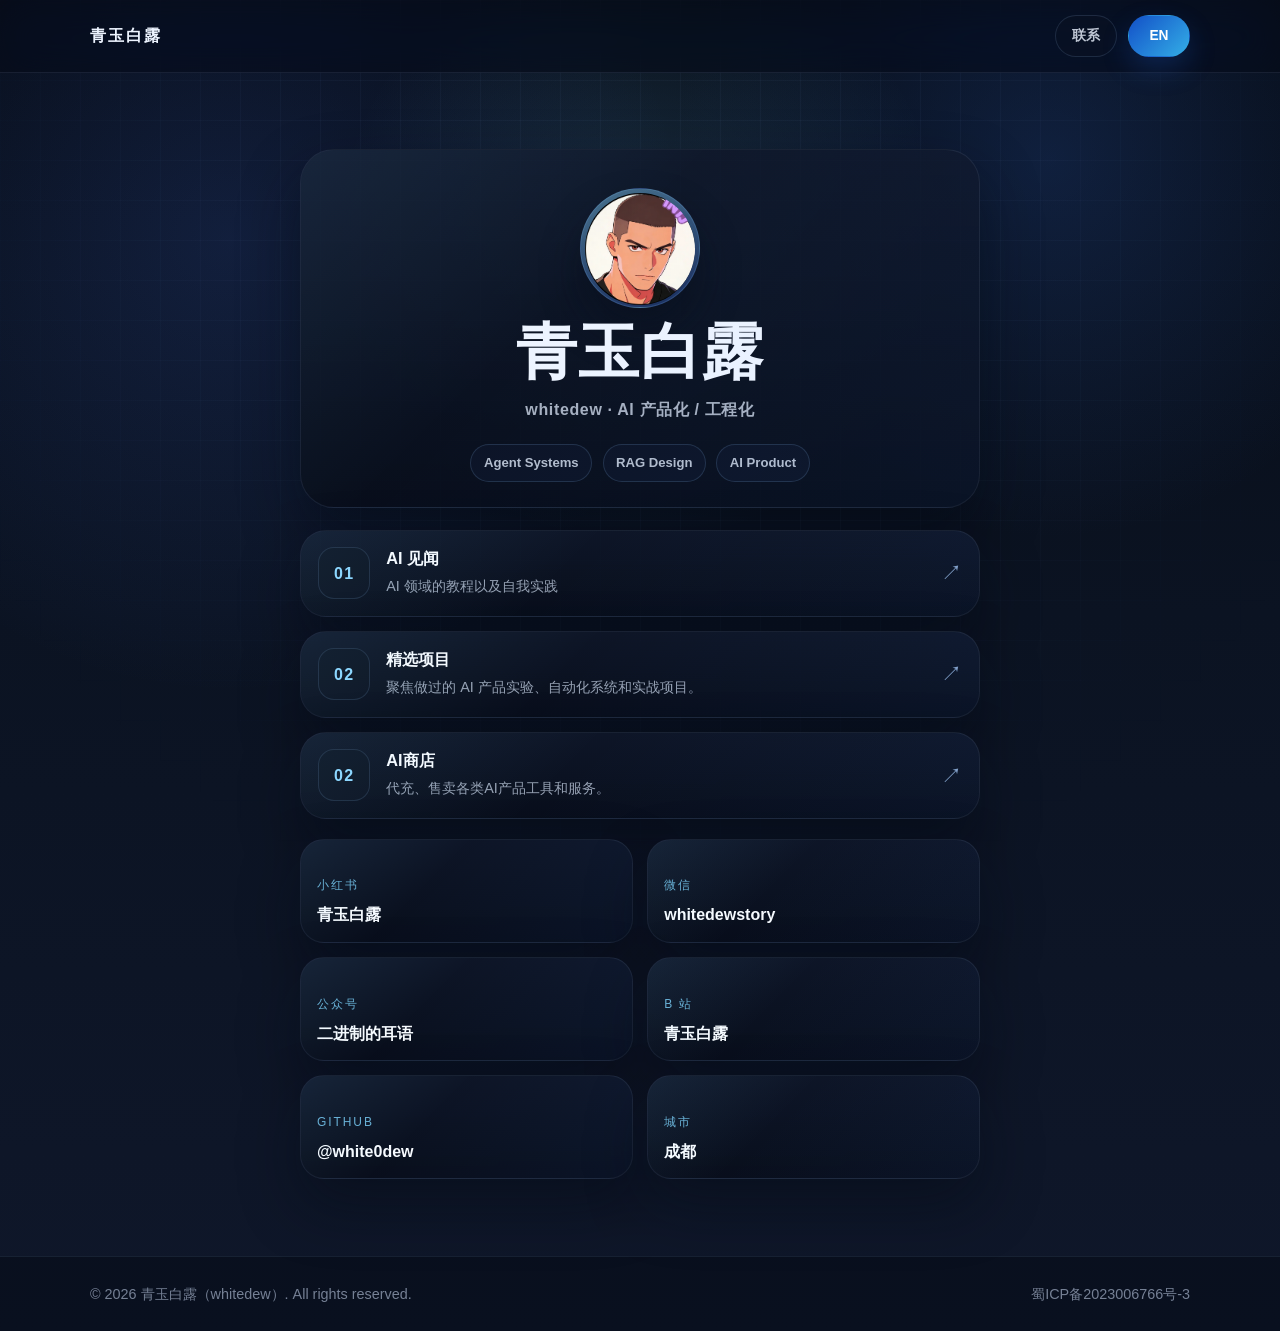
==== commit 4c2eeab4: "feat: add new entry card for AI商店 with product offerings" ====
--- a/index.html
+++ b/index.html
@@ -7,9 +7,13 @@
       name="description"
       content="青玉白露（whitedew）的个人名片入口页，集中展示 AI 产品化、Agent、RAG 与个人作品入口。"
     />
+    <meta name="theme-color" content="#08101d" />
     <title>青玉白露（whitedew） · Personal Card</title>
-    <link rel="stylesheet" href="css/style.css" />
-    <script src="js/main.js" defer></script>
+    <link rel="icon" type="image/svg+xml" href="public/favicon.svg?v=20260405-1" />
+    <link rel="alternate icon" type="image/png" href="public/favicon.png?v=20260405-1" />
+    <link rel="shortcut icon" href="public/favicon.svg?v=20260405-1" />
+    <link rel="stylesheet" href="css/style.css?v=20260405-1" />
+    <script src="js/main.js?v=20260405-1" defer></script>
   </head>
   <body class="home-page">
     <header class="topbar">
@@ -31,7 +35,7 @@
     <main class="card-home">
       <section class="intro-shell reveal" id="about">
         <div class="avatar-orb">
-          <img class="avatar-photo" src="public/icon.jpg" alt="青玉白露头像" />
+          <img class="avatar-photo" src="public/icon.jpg?v=20260405-1" alt="青玉白露头像" />
         </div>
         <h1>青玉白露</h1>
         <p class="intro-alias">whitedew · AI 产品化 / 工程化</p>
@@ -61,6 +65,14 @@
           <span class="entry-arrow" aria-hidden="true">↗</span>
         </a>
 
+         <a class="entry-card" href="https://store.reshub.vip/" target="_blank" rel="noopener">
+          <span class="entry-icon">02</span>
+          <span class="entry-copy">
+            <strong>AI商店</strong>
+            <span>代充、售卖各类AI产品工具和服务。</span>
+          </span>
+          <span class="entry-arrow" aria-hidden="true">↗</span>
+        </a>
        
 
        
